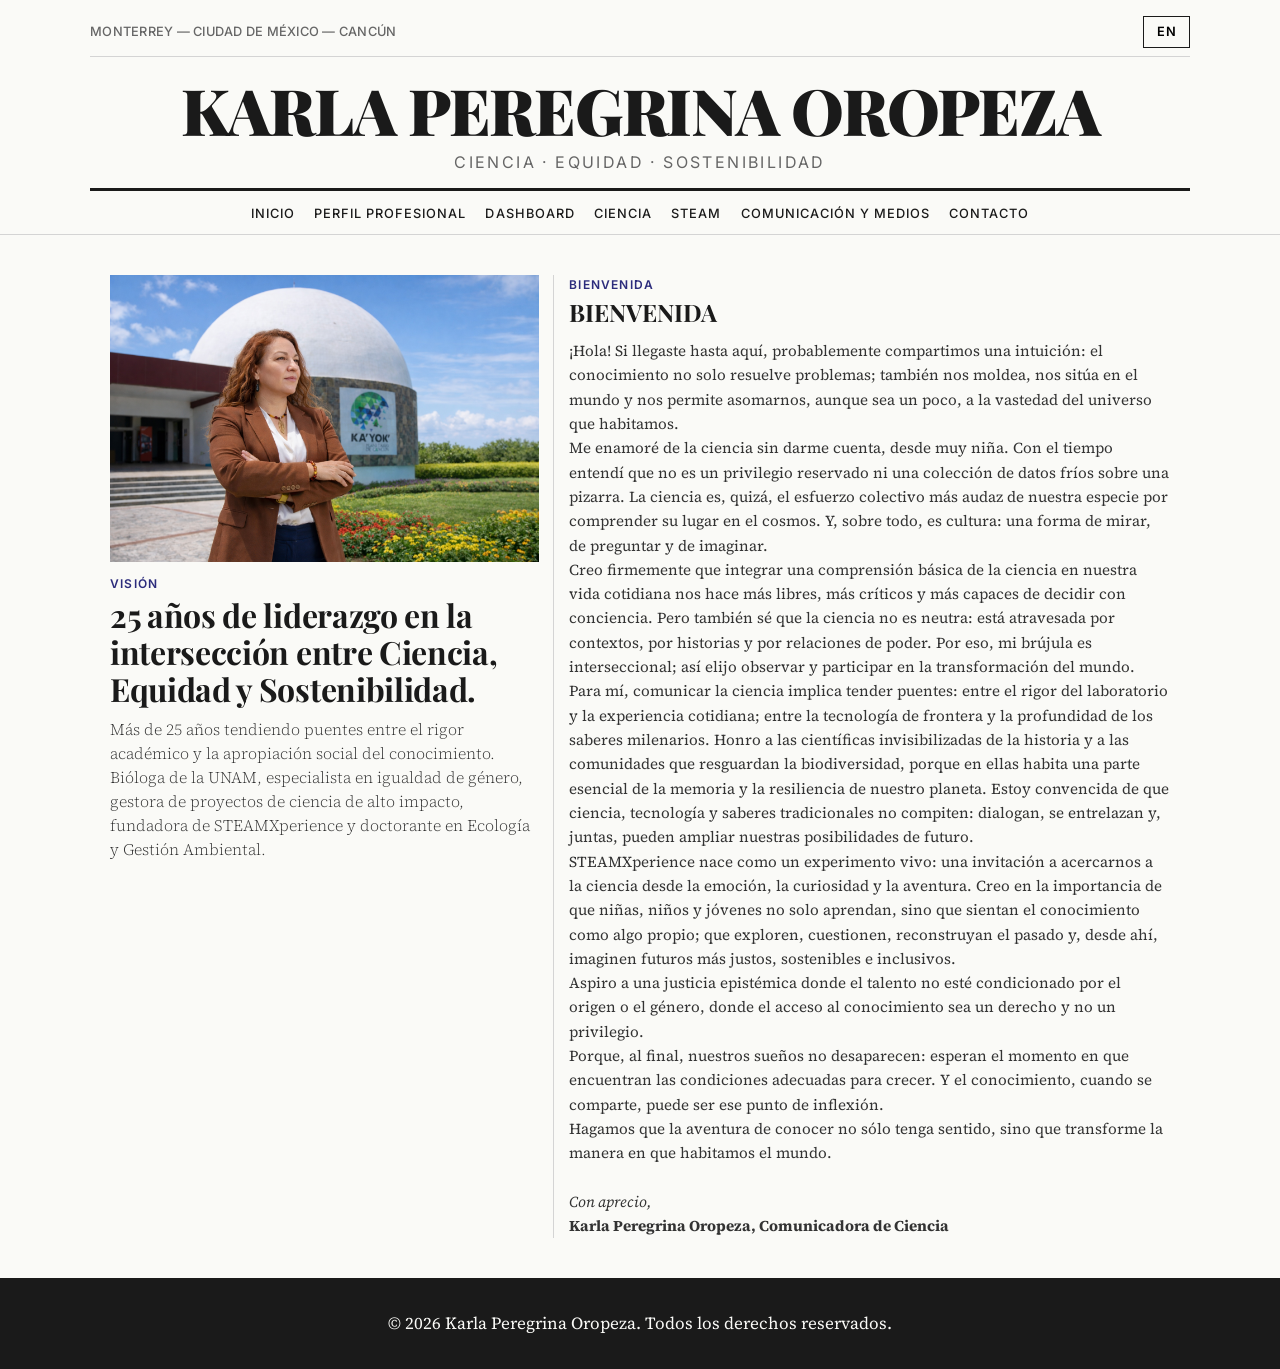
==== bienvenida.html @ 646a1b30 "Crear página bienvenida con foto, encabezado y texto de presentación Co-Authored-By: Claude Sonnet 4" ====
<!DOCTYPE html>
<html lang="es">
<head>
  <meta charset="UTF-8">
  <meta name="viewport" content="width=device-width, initial-scale=1.0">
  <title>Bienvenida — Karla Peregrina Oropeza</title>
  <meta name="description" content="Bienvenida de Karla Peregrina Oropeza: comunicadora de ciencia, bióloga y fundadora de STEAMXperience.">
  <meta name="author" content="Karla Peregrina Oropeza">

  <!-- Stylesheets -->
  <link rel="stylesheet" href="css/reset.css">
  <link rel="stylesheet" href="css/newspaper.css">
  <link rel="stylesheet" href="css/typography.css">
  <link rel="stylesheet" href="css/components.css">
  <link rel="stylesheet" href="css/responsive.css">
</head>
<body>

  <!-- MASTHEAD -->
  <header class="masthead page-wrapper">
    <div class="masthead-top">
      <span class="dateline">Monterrey — Ciudad de México — Cancún</span>
      <button class="lang-toggle" id="langToggle" aria-label="Switch language">EN</button>
    </div>
    <div class="masthead-nameplate">
      <h1 class="masthead-name">Karla Peregrina Oropeza</h1>
    </div>
    <p class="masthead-subtitle">Ciencia · Equidad · Sostenibilidad</p>
  </header>

  <!-- Sticky Nav -->
  <nav class="main-nav" id="mainNav">
    <ul class="nav-list">
      <li><a href="index.html#inicio" class="nav-link">Inicio</a></li>
      <li><a href="index.html#perfil" class="nav-link">Perfil Profesional</a></li>
      <li><a href="index.html#numeralia" class="nav-link">Dashboard</a></li>
      <li><a href="index.html#ciencia" class="nav-link">Ciencia</a></li>
      <li><a href="index.html#steam" class="nav-link">STEAM</a></li>
      <li><a href="index.html#podcasts" class="nav-link">Comunicación y medios</a></li>
      <li><a href="index.html#contacto" class="nav-link">Contacto</a></li>
    </ul>
  </nav>

  <main class="page-wrapper">

    <div class="rf-block">
      <div class="rf-featured">

        <!-- Imagen y encabezado -->
        <div>
          <img src="img/main-note.png" alt="Karla Peregrina Oropeza frente al Planetario Ka'Yok' de Cancún" loading="lazy" style="width:100%; object-fit:cover; display:block; margin-bottom:0.8rem;">
          <span class="kicker">Visión</span>
          <h2 class="section-headline" style="font-size:clamp(1.4rem,2.5vw,2rem);">25 años de liderazgo en la intersección entre Ciencia, Equidad y Sostenibilidad.</h2>
          <p class="standfirst" style="font-size:1rem;">Más de 25 años tendiendo puentes entre el rigor académico y la apropiación social del conocimiento. Bióloga de la UNAM, especialista en igualdad de género, gestora de proyectos de ciencia de alto impacto, fundadora de STEAMXperience y doctorante en Ecología y Gestión Ambiental.</p>
        </div>

        <!-- Texto de bienvenida -->
        <div>
          <span class="kicker">Bienvenida</span>
          <h3 class="column-headline">BIENVENIDA</h3>
          <div class="column-body" style="font-size:0.95rem;">
            <p>¡Hola! Si llegaste hasta aquí, probablemente compartimos una intuición: el conocimiento no solo resuelve problemas; también nos moldea, nos sitúa en el mundo y nos permite asomarnos, aunque sea un poco, a la vastedad del universo que habitamos.</p>
            <p>Me enamoré de la ciencia sin darme cuenta, desde muy niña. Con el tiempo entendí que no es un privilegio reservado ni una colección de datos fríos sobre una pizarra. La ciencia es, quizá, el esfuerzo colectivo más audaz de nuestra especie por comprender su lugar en el cosmos. Y, sobre todo, es cultura: una forma de mirar, de preguntar y de imaginar.</p>
            <p>Creo firmemente que integrar una comprensión básica de la ciencia en nuestra vida cotidiana nos hace más libres, más críticos y más capaces de decidir con conciencia. Pero también sé que la ciencia no es neutra: está atravesada por contextos, por historias y por relaciones de poder. Por eso, mi brújula es interseccional; así elijo observar y participar en la transformación del mundo.</p>
            <p>Para mí, comunicar la ciencia implica tender puentes: entre el rigor del laboratorio y la experiencia cotidiana; entre la tecnología de frontera y la profundidad de los saberes milenarios. Honro a las científicas invisibilizadas de la historia y a las comunidades que resguardan la biodiversidad, porque en ellas habita una parte esencial de la memoria y la resiliencia de nuestro planeta. Estoy convencida de que ciencia, tecnología y saberes tradicionales no compiten: dialogan, se entrelazan y, juntas, pueden ampliar nuestras posibilidades de futuro.</p>
            <p>STEAMXperience nace como un experimento vivo: una invitación a acercarnos a la ciencia desde la emoción, la curiosidad y la aventura. Creo en la importancia de que niñas, niños y jóvenes no solo aprendan, sino que sientan el conocimiento como algo propio; que exploren, cuestionen, reconstruyan el pasado y, desde ahí, imaginen futuros más justos, sostenibles e inclusivos.</p>
            <p>Aspiro a una justicia epistémica donde el talento no esté condicionado por el origen o el género, donde el acceso al conocimiento sea un derecho y no un privilegio.</p>
            <p>Porque, al final, nuestros sueños no desaparecen: esperan el momento en que encuentran las condiciones adecuadas para crecer. Y el conocimiento, cuando se comparte, puede ser ese punto de inflexión.</p>
            <p>Hagamos que la aventura de conocer no sólo tenga sentido, sino que transforme la manera en que habitamos el mundo.</p>
            <p style="margin-top:1.5rem;"><em>Con aprecio,</em><br>
            <strong>Karla Peregrina Oropeza, Comunicadora de Ciencia</strong></p>
          </div>
        </div>

      </div>
    </div>

  </main>

  <!-- Footer -->
  <footer class="footer">
    <div class="page-wrapper">
      <p>&copy; 2026 Karla Peregrina Oropeza. Todos los derechos reservados.</p>
    </div>
  </footer>

  <script src="js/main.js"></script>
</body>
</html>
---- css/newspaper.css ----
/* === NEWSPAPER GRID SYSTEM — Reforma-style === */

:root {
  /* Colors */
  --color-text: #1a1a1a;
  --color-text-light: #333;
  --color-muted: #666;
  --color-rule: #d4d4d4;
  --color-rule-dark: #1a1a1a;
  --color-paper: #fafaf7;
  --color-paper-alt: #f0f0ec;
  --color-accent: #2c2c7c;
  --color-accent-light: #4a4a9a;
  --color-white: #fff;
  --color-green: #4a9a4a;

  /* Spacing — Reforma: 30px col-gap, 45px row-gap */
  --gutter: 30px;
  --row-gap: 40px;
  --section-gap: 0;
  --page-max: 1100px;
  --page-padding: 20px;
}

/* Page wrapper */
.page-wrapper {
  max-width: var(--page-max);
  margin: 0 auto;
  padding: 0 var(--page-padding);
}

/* === MASTHEAD === */
.masthead {
  text-align: center;
  padding: 1rem 0 0;
  border-bottom: 3px solid var(--color-rule-dark);
}

.masthead-top {
  display: flex;
  justify-content: space-between;
  align-items: center;
  padding-bottom: 0.5rem;
  border-bottom: 1px solid var(--color-rule);
  margin-bottom: 0.8rem;
}

.masthead-nameplate {
  padding: 0.3rem 0;
}

.masthead-subtitle {
  padding-bottom: 0.8rem;
}

/* === STICKY NAV === */
.main-nav {
  background: var(--color-paper);
  border-bottom: 1px solid var(--color-rule);
  padding: 0.5rem 0;
  z-index: 100;
  transition: box-shadow 0.3s ease;
}

.main-nav.sticky {
  position: fixed;
  top: 0;
  left: 0;
  right: 0;
  box-shadow: 0 2px 8px rgba(0,0,0,0.08);
}

.main-nav.sticky + * {
  padding-top: 46px;
}

.nav-list {
  display: flex;
  justify-content: center;
  gap: 1.2rem;
  flex-wrap: wrap;
  max-width: var(--page-max);
  margin: 0 auto;
  padding: 0 var(--page-padding);
}

.nav-link {
  color: var(--color-text);
  transition: color 0.2s;
  white-space: nowrap;
}

.nav-link:hover {
  color: var(--color-accent);
}

/* ==========================================================
   REFORMA BLOCKS — The building blocks of the front page
   ========================================================== */

/* --- Block separator (thick horizontal rule between blocks) --- */
.block-sep {
  border: none;
  border-top: 3px solid var(--color-rule-dark);
  margin: 0;
}

.block-sep--thin {
  border-top-width: 1px;
  border-top-color: var(--color-rule);
}

/* --- Block wrapper: each "row" on the page --- */
.rf-block {
  padding: var(--row-gap) 0;
}

/* --- Primera: big image left + stacked stories right --- */
.rf-primera {
  display: grid;
  grid-template-columns: 5fr 7fr;
  column-gap: var(--gutter);
  position: relative;
}

/* Vertical rule between primera columns — on the main column's right edge */
.rf-primera-main {
  position: relative;
}

.rf-primera-main::after {
  content: '';
  position: absolute;
  top: 0;
  right: calc(var(--gutter) / -2);
  width: 1px;
  height: 100%;
  background: var(--color-rule);
}

.rf-primera-main img {
  width: 100%;
  height: auto;
  display: block;
  object-fit: cover;
}

.rf-primera-sidebar {
  display: flex;
  flex-direction: column;
  gap: 0;
}

/* Sidebar story: image left + text right */
.rf-sidebar-story {
  display: grid;
  grid-template-columns: 180px 1fr;
  gap: 1rem;
  padding-bottom: 1.2rem;
  margin-bottom: 1.2rem;
  border-bottom: 1px solid var(--color-rule);
  align-items: start;
}

.rf-sidebar-story:last-child {
  border-bottom: none;
  margin-bottom: 0;
  padding-bottom: 0;
}

.rf-sidebar-story img {
  width: 100%;
  height: 110px;
  object-fit: cover;
  display: block;
}

/* --- Modular row: 3 equal cards with vertical rules --- */
.rf-row-3 {
  display: grid;
  grid-template-columns: repeat(3, 1fr);
  column-gap: var(--gutter);
  position: relative;
}

/* Vertical rules between the 3 columns */
.rf-row-3 > *:not(:last-child) {
  position: relative;
}

.rf-row-3 > *:not(:last-child)::after {
  content: '';
  position: absolute;
  top: 0;
  right: calc(var(--gutter) / -2);
  width: 1px;
  height: 100%;
  background: var(--color-rule);
}

/* --- Modular row: 4 equal cards --- */
.rf-row-4 {
  display: grid;
  grid-template-columns: repeat(4, 1fr);
  column-gap: var(--gutter);
}

.rf-row-4 > *:not(:last-child) {
  position: relative;
}

.rf-row-4 > *:not(:last-child)::after {
  content: '';
  position: absolute;
  top: 0;
  right: calc(var(--gutter) / -2);
  width: 1px;
  height: 100%;
  background: var(--color-rule);
}

/* --- Featured block: 5+7 or 7+5 asymmetric --- */
.rf-featured {
  display: grid;
  grid-template-columns: 5fr 7fr;
  column-gap: var(--gutter);
  position: relative;
}

.rf-featured--reverse {
  grid-template-columns: 7fr 5fr;
}

/* Vertical rule — on the first child's right edge */
.rf-featured > *:first-child {
  position: relative;
}

.rf-featured > *:first-child::after {
  content: '';
  position: absolute;
  top: 0;
  right: calc(var(--gutter) / -2);
  width: 1px;
  height: 100%;
  background: var(--color-rule);
}

/* --- Card: Reforma-style article card --- */
.rf-card img {
  width: 100%;
  height: 180px;
  object-fit: cover;
  display: block;
  margin-bottom: 0.6rem;
}

.rf-card .kicker {
  margin-bottom: 0.2rem;
}

.rf-card .card-headline {
  margin-bottom: 0.3rem;
}

.rf-card .body-text {
  font-size: 0.9rem;
  line-height: 1.5;
  color: var(--color-text-light);
}

/* --- Section label bar (green accent like Reforma) --- */
.rf-section-label {
  background: var(--color-accent);
  color: var(--color-white);
  font-family: var(--font-ui);
  font-size: 0.75rem;
  font-weight: 700;
  text-transform: uppercase;
  letter-spacing: 0.1em;
  padding: 0.35rem 0.8rem;
  display: inline-block;
  margin-bottom: 1rem;
}

/* === LEGACY SUPPORT — keep existing components working === */

.section {
  padding: 0;
  border-bottom: none;
}

.section-header {
  text-align: center;
  margin-bottom: 1.5rem;
  padding-top: var(--row-gap);
}

.section-header .kicker {
  margin-bottom: 0.5rem;
}

.section-rule {
  width: 60px;
  height: 3px;
  background: var(--color-accent);
  margin: 0.8rem auto 0;
}

/* Grid helpers */
.grid-2col {
  display: grid;
  grid-template-columns: 1fr 1fr;
  column-gap: var(--gutter);
  row-gap: var(--gutter);
}

.grid-3col {
  display: grid;
  grid-template-columns: repeat(3, 1fr);
  column-gap: var(--gutter);
  row-gap: var(--gutter);
}

.grid-with-rules > * {
  position: relative;
}

.grid-with-rules > *:not(:last-child)::after {
  content: '';
  position: absolute;
  top: 0;
  right: calc(var(--gutter) / -2);
  width: 1px;
  height: 100%;
  background: var(--color-rule);
}

/* === HORIZONTAL RULES === */
.rule-thin {
  border: none;
  border-top: 1px solid var(--color-rule);
  margin: 1.2rem 0;
}

.rule-thick {
  border: none;
  border-top: 3px solid var(--color-rule-dark);
  margin: 1.2rem 0;
}

/* === LANGUAGE TOGGLE === */
.lang-toggle {
  font-family: var(--font-ui);
  font-size: 0.8rem;
  font-weight: 600;
  background: none;
  border: 1px solid var(--color-text);
  padding: 0.3rem 0.8rem;
  cursor: pointer;
  text-transform: uppercase;
  letter-spacing: 0.05em;
  transition: all 0.2s;
}

.lang-toggle:hover {
  background: var(--color-text);
  color: var(--color-paper);
}

/* === ALT BACKGROUND === */
.section-alt {
  background: var(--color-paper-alt);
  margin-left: calc(var(--page-padding) * -1);
  margin-right: calc(var(--page-padding) * -1);
  padding-left: var(--page-padding);
  padding-right: var(--page-padding);
}

/* === FOOTER === */
.footer {
  background: var(--color-text);
  color: var(--color-paper);
  padding: 2rem 0;
  text-align: center;
}

.footer a {
  color: var(--color-paper);
  text-decoration: underline;
  text-underline-offset: 2px;
}

.footer a:hover {
  color: var(--color-accent-light);
}
---- css/typography.css ----
/* === TYPOGRAPHY === */

/* Google Fonts */
@import url('https://fonts.googleapis.com/css2?family=Playfair+Display:ital,wght@0,400;0,700;0,900;1,400;1,700&family=Source+Serif+4:ital,wght@0,300;0,400;0,600;0,700;1,400&family=Inter:wght@400;500;600;700&display=swap');

:root {
  --font-headline: 'Playfair Display', 'Georgia', serif;
  --font-body: 'Source Serif 4', 'Georgia', serif;
  --font-ui: 'Inter', 'Helvetica Neue', sans-serif;
}

body {
  font-family: var(--font-body);
  font-size: 17px;
  color: var(--color-text);
  background-color: var(--color-paper);
}

/* Headlines */
.masthead-name {
  font-family: var(--font-headline);
  font-weight: 900;
  font-size: clamp(2.5rem, 5vw, 4rem);
  letter-spacing: -0.02em;
  line-height: 1.1;
  text-transform: uppercase;
}

.masthead-subtitle {
  font-family: var(--font-ui);
  font-size: clamp(0.8rem, 1.5vw, 1rem);
  font-weight: 400;
  letter-spacing: 0.15em;
  text-transform: uppercase;
  color: var(--color-muted);
}

h2.section-headline {
  font-family: var(--font-headline);
  font-weight: 700;
  font-size: clamp(1.8rem, 3vw, 2.5rem);
  line-height: 1.15;
  letter-spacing: -0.01em;
  margin-bottom: 0.3em;
}

h3.column-headline {
  font-family: var(--font-headline);
  font-weight: 700;
  font-size: clamp(1.2rem, 2vw, 1.5rem);
  line-height: 1.2;
  margin-bottom: 0.5em;
}

h4.card-headline {
  font-family: var(--font-headline);
  font-weight: 700;
  font-size: 1.15rem;
  line-height: 1.3;
  margin-bottom: 0.3em;
}

/* Kickers */
.kicker {
  font-family: var(--font-ui);
  font-size: 0.75rem;
  font-weight: 600;
  text-transform: uppercase;
  letter-spacing: 0.1em;
  color: var(--color-accent);
  margin-bottom: 0.3em;
  display: block;
}

/* Bylines & datelines */
.dateline,
.byline {
  font-family: var(--font-ui);
  font-size: 0.8rem;
  color: var(--color-muted);
  letter-spacing: 0.02em;
}

.dateline {
  text-transform: uppercase;
  font-weight: 500;
}

/* Standfirst / lead paragraph */
.standfirst {
  font-family: var(--font-body);
  font-size: 1.2rem;
  font-weight: 300;
  line-height: 1.5;
  color: var(--color-text-light);
}

/* Body text */
.body-text {
  font-family: var(--font-body);
  font-size: 1rem;
  line-height: 1.7;
}

.body-text p + p {
  margin-top: 0.8em;
}

/* Pull quotes (for metrics) */
.pull-quote-number {
  font-family: var(--font-headline);
  font-weight: 900;
  font-size: clamp(2.5rem, 4vw, 3.5rem);
  line-height: 1;
  color: var(--color-accent);
}

.pull-quote-label {
  font-family: var(--font-ui);
  font-size: 0.85rem;
  font-weight: 500;
  text-transform: uppercase;
  letter-spacing: 0.05em;
  color: var(--color-muted);
}

/* Nav */
.nav-link {
  font-family: var(--font-ui);
  font-size: 0.8rem;
  font-weight: 500;
  text-transform: uppercase;
  letter-spacing: 0.08em;
}

/* Timeline */
.timeline-year {
  font-family: var(--font-headline);
  font-weight: 700;
  font-size: 1.1rem;
  color: var(--color-accent);
}

.timeline-text {
  font-family: var(--font-body);
  font-size: 0.95rem;
  line-height: 1.5;
}

/* Small caps utility */
.small-caps {
  font-variant: small-caps;
  letter-spacing: 0.05em;
}
---- css/components.css ----
/* === COMPONENTS === */

/* --- Photo Frame (Newspaper-style image + caption) --- */
.photo-frame {
  margin-bottom: 1.5rem;
}

.photo-frame img {
  width: 100%;
  height: auto;
  display: block;
  object-fit: cover;
  border: 1px solid var(--color-rule);
}

.photo-caption {
  font-family: var(--font-body);
  font-size: 0.85rem;
  font-style: italic;
  color: var(--color-text-light);
  padding: 0.5rem 0 0.2rem;
  line-height: 1.4;
  border-bottom: 1px solid var(--color-rule);
}

.photo-credit {
  font-family: var(--font-ui);
  font-size: 0.65rem;
  font-weight: 600;
  text-transform: uppercase;
  letter-spacing: 0.08em;
  color: var(--color-muted);
  margin-top: 0.15rem;
}

/* --- Metric Cards (Pull-Quote Style) --- */
.metric-cards {
  display: grid;
  grid-template-columns: repeat(4, 1fr);
  gap: var(--gutter);
}

.metric-card {
  text-align: center;
  padding: 2rem 1rem;
  border-top: 3px solid var(--color-accent);
  border-bottom: 1px solid var(--color-rule);
  position: relative;
}

.metric-card::before {
  content: '\201C';
  font-family: var(--font-headline);
  font-size: 3rem;
  color: var(--color-rule);
  position: absolute;
  top: 0.2rem;
  left: 0.5rem;
  line-height: 1;
}

/* --- Timeline --- */
.timeline {
  position: relative;
  padding-left: 2.5rem;
  max-width: 800px;
  margin: 0 auto;
}

.timeline::before {
  content: '';
  position: absolute;
  left: 8px;
  top: 0;
  bottom: 0;
  width: 2px;
  background: var(--color-rule);
}

.timeline-item {
  position: relative;
  padding-bottom: 2rem;
  padding-left: 1rem;
}

.timeline-item::before {
  content: '';
  position: absolute;
  left: -2.5rem;
  top: 0.35rem;
  width: 12px;
  height: 12px;
  border-radius: 50%;
  background: var(--color-accent);
  border: 2px solid var(--color-paper);
  box-shadow: 0 0 0 2px var(--color-accent);
  z-index: 1;
}

.timeline-item:last-child {
  padding-bottom: 0;
}

/* --- Press / Media Cards --- */
.press-card {
  padding: 0;
  border: 1px solid var(--color-rule);
  transition: box-shadow 0.2s;
  overflow: hidden;
  display: flex;
  flex-direction: column;
}

.press-card > img {
  width: 100%;
  height: 180px;
  object-fit: cover;
  display: block;
  border-bottom: 1px solid var(--color-rule);
}

.press-card-body {
  padding: 1.2rem;
}

.press-card:hover {
  box-shadow: 0 2px 12px rgba(0,0,0,0.08);
}

.press-card .kicker {
  font-size: 0.7rem;
}

.press-card .card-headline {
  margin-bottom: 0.4em;
}

.press-card .body-text {
  font-size: 0.9rem;
  line-height: 1.5;
  color: var(--color-text-light);
}

/* Press link — works both inside .press-card and standalone */
a.press-link,
.press-card a.press-link {
  display: inline-block;
  margin-top: 0.6rem;
  font-family: var(--font-ui);
  font-size: 0.8rem;
  font-weight: 600;
  color: var(--color-accent);
  text-decoration: underline;
  text-underline-offset: 2px;
}

a.press-link:hover,
.press-card a.press-link:hover {
  color: var(--color-accent-light);
}

/* --- Logo Bar --- */
.logo-bar {
  display: flex;
  justify-content: center;
  align-items: center;
  gap: 2.5rem;
  flex-wrap: wrap;
  padding: 1.5rem 0;
  border-top: 1px solid var(--color-rule);
  border-bottom: 1px solid var(--color-rule);
  margin-bottom: 2rem;
}

.logo-bar img {
  height: 36px;
  filter: grayscale(100%);
  opacity: 0.6;
  transition: opacity 0.3s, filter 0.3s;
}

.logo-bar img:hover {
  filter: grayscale(0%);
  opacity: 1;
}

.logo-bar .logo-text {
  font-family: var(--font-ui);
  font-size: 0.85rem;
  font-weight: 700;
  text-transform: uppercase;
  letter-spacing: 0.1em;
  color: var(--color-muted);
  opacity: 0.6;
  transition: opacity 0.3s;
}

.logo-bar .logo-text:hover {
  opacity: 1;
}

/* --- Video Embed --- */
.video-container {
  position: relative;
  width: 100%;
  padding-bottom: 56.25%;
  background: #000;
  cursor: pointer;
  overflow: hidden;
  border: 1px solid var(--color-rule);
}

.video-container img {
  position: absolute;
  top: 0;
  left: 0;
  width: 100%;
  height: 100%;
  object-fit: cover;
}

.video-container .play-btn {
  position: absolute;
  top: 50%;
  left: 50%;
  transform: translate(-50%, -50%);
  width: 68px;
  height: 48px;
  background: rgba(0,0,0,0.75);
  border-radius: 10px;
  display: flex;
  align-items: center;
  justify-content: center;
  transition: background 0.3s;
}

.video-container:hover .play-btn {
  background: rgba(44, 44, 124, 0.9);
}

.play-btn::after {
  content: '';
  display: block;
  width: 0;
  height: 0;
  border-style: solid;
  border-width: 10px 0 10px 18px;
  border-color: transparent transparent transparent #fff;
  margin-left: 3px;
}

.video-container iframe {
  position: absolute;
  top: 0;
  left: 0;
  width: 100%;
  height: 100%;
  border: none;
}

/* --- Book / Publication Cards --- */
.book-card {
  padding: 1.5rem;
  border-left: 3px solid var(--color-accent);
  background: var(--color-paper-alt);
  margin-bottom: 1.2rem;
  overflow: hidden; /* clearfix for floated images */
}

.book-card::after {
  content: '';
  display: table;
  clear: both;
}

.book-card > img {
  float: left;
  width: 90px;
  height: 128px;
  object-fit: cover;
  margin: 0 1rem 0.5rem 0;
  border: 1px solid var(--color-rule);
}

.book-card .card-headline {
  font-style: italic;
}

.book-isbn {
  font-family: var(--font-ui);
  font-size: 0.75rem;
  color: var(--color-muted);
  margin-top: 0.3rem;
}

/* --- Education / Degree Cards --- */
.degree-card {
  padding: 1.2rem 1.5rem;
  border-bottom: 1px solid var(--color-rule);
}

.degree-card:last-child {
  border-bottom: none;
}

.degree-status {
  display: inline-block;
  font-family: var(--font-ui);
  font-size: 0.7rem;
  font-weight: 600;
  text-transform: uppercase;
  letter-spacing: 0.08em;
  padding: 0.15rem 0.5rem;
  border: 1px solid var(--color-accent);
  color: var(--color-accent);
  margin-left: 0.5rem;
}

/* --- Contact Section --- */
.contact-grid {
  display: grid;
  grid-template-columns: repeat(3, 1fr);
  gap: var(--gutter);
  text-align: center;
}

.contact-item {
  padding: 1.5rem;
}

.contact-item a {
  color: var(--color-accent);
  text-decoration: underline;
  text-underline-offset: 2px;
  font-family: var(--font-ui);
  word-break: break-all;
}

.contact-item a:hover {
  color: var(--color-accent-light);
}

.contact-icon {
  font-size: 1.5rem;
  margin-bottom: 0.5rem;
  color: var(--color-accent);
}

/* --- Column Body Content --- */
.column-body {
  font-family: var(--font-body);
  font-size: 0.95rem;
  line-height: 1.6;
  color: var(--color-text-light);
}

.column-body ul {
  padding-left: 1em;
}

.column-body li {
  position: relative;
  padding-left: 0.8em;
  margin-bottom: 0.4em;
}

.column-body li::before {
  content: '\2022';
  position: absolute;
  left: 0;
  color: var(--color-accent);
}

/* --- Feature Article (STEAMXperience) --- */
.feature-article {
  max-width: 750px;
  margin: 0 auto;
}

.feature-article .standfirst {
  font-size: 1.15rem;
  border-left: 3px solid var(--color-accent);
  padding-left: 1rem;
  margin-bottom: 1.5rem;
}

.feature-article .body-text {
  columns: 2;
  column-gap: calc(var(--gutter) * 2);
  column-rule: 1px solid var(--color-rule);
}

/* --- Languages tag --- */
.lang-tags {
  display: flex;
  gap: 0.5rem;
  margin-top: 0.5rem;
}

.lang-tag {
  font-family: var(--font-ui);
  font-size: 0.75rem;
  font-weight: 500;
  padding: 0.2rem 0.6rem;
  border: 1px solid var(--color-rule);
  background: var(--color-paper-alt);
}
---- css/responsive.css ----
/* === RESPONSIVE — Reforma-style breakpoints === */

/* Tablet: ≤768px — vertical rules disappear, blocks stack */
@media (max-width: 768px) {
  :root {
    --gutter: 20px;
    --row-gap: 30px;
    --page-padding: 16px;
  }

  /* Primera → stack vertically */
  .rf-primera {
    grid-template-columns: 1fr;
  }

  .rf-primera-main::after {
    display: none;
  }

  /* Sidebar stories: keep horizontal layout but smaller images */
  .rf-sidebar-story {
    grid-template-columns: 130px 1fr;
  }

  /* Featured blocks → stack */
  .rf-featured,
  .rf-featured--reverse {
    grid-template-columns: 1fr;
  }

  .rf-featured > *:first-child::after {
    display: none;
  }

  /* Row of 3 → 2 + 1 */
  .rf-row-3 {
    grid-template-columns: 1fr 1fr;
  }

  .rf-row-3 > *:nth-child(2)::after {
    display: none;
  }

  .rf-row-3 > *:last-child {
    grid-column: 1 / -1;
  }

  /* Row of 4 → 2x2 */
  .rf-row-4 {
    grid-template-columns: 1fr 1fr;
  }

  .rf-row-4 > *:nth-child(2n)::after {
    display: none;
  }

  /* Remove vertical rules */
  .rf-row-3 > *:not(:last-child)::after,
  .rf-row-4 > *:not(:last-child)::after,
  .grid-with-rules > *::after {
    display: none !important;
  }

  /* Metrics → 2x2 */
  .metric-cards {
    grid-template-columns: 1fr 1fr;
  }

  /* Contact → 1 col */
  .contact-grid {
    grid-template-columns: 1fr;
  }

  /* Nav scrollable */
  .nav-list {
    flex-wrap: nowrap;
    overflow-x: auto;
    justify-content: flex-start;
    gap: 1.2rem;
    padding-bottom: 0.3rem;
    -webkit-overflow-scrolling: touch;
    scrollbar-width: none;
  }

  .nav-list::-webkit-scrollbar {
    display: none;
  }

  /* Book cards: unstack images */
  .book-card > img,
  [style*="float:left"] {
    float: none !important;
    width: 100% !important;
    height: 160px !important;
    margin: 0 0 1rem 0 !important;
  }

  /* Logo bar */
  .logo-bar {
    gap: 1.5rem;
  }
}

/* Mobile: ≤480px — everything single column */
@media (max-width: 480px) {
  :root {
    --page-padding: 12px;
    --gutter: 16px;
    --row-gap: 24px;
  }

  body {
    font-size: 16px;
  }

  /* All grids → single column */
  .rf-primera,
  .rf-featured,
  .rf-featured--reverse,
  .rf-row-3,
  .rf-row-4,
  .grid-2col,
  .grid-3col {
    grid-template-columns: 1fr;
  }

  .rf-row-3 > *:last-child {
    grid-column: auto;
  }

  /* Sidebar stories → stack vertically */
  .rf-sidebar-story {
    grid-template-columns: 1fr;
  }

  .rf-sidebar-story img {
    height: 160px;
  }

  /* Metrics → single column */
  .metric-cards {
    grid-template-columns: 1fr;
  }

  .metric-card {
    padding: 1.2rem 0.8rem;
  }

  /* Masthead */
  .masthead-top {
    flex-direction: column;
    gap: 0.5rem;
    text-align: center;
  }

  /* Timeline */
  .timeline {
    padding-left: 2rem;
  }

  .timeline-item {
    padding-left: 0.5rem;
  }

  /* rf-card images */
  .rf-card img {
    height: 160px;
  }

  /* Logo bar */
  .logo-bar {
    gap: 1rem;
  }
}

/* Print */
@media print {
  .main-nav,
  .lang-toggle,
  .video-container,
  .logo-bar {
    display: none;
  }

  body {
    font-size: 11pt;
    color: #000;
    background: #fff;
  }

  .rf-block {
    page-break-inside: avoid;
  }
}
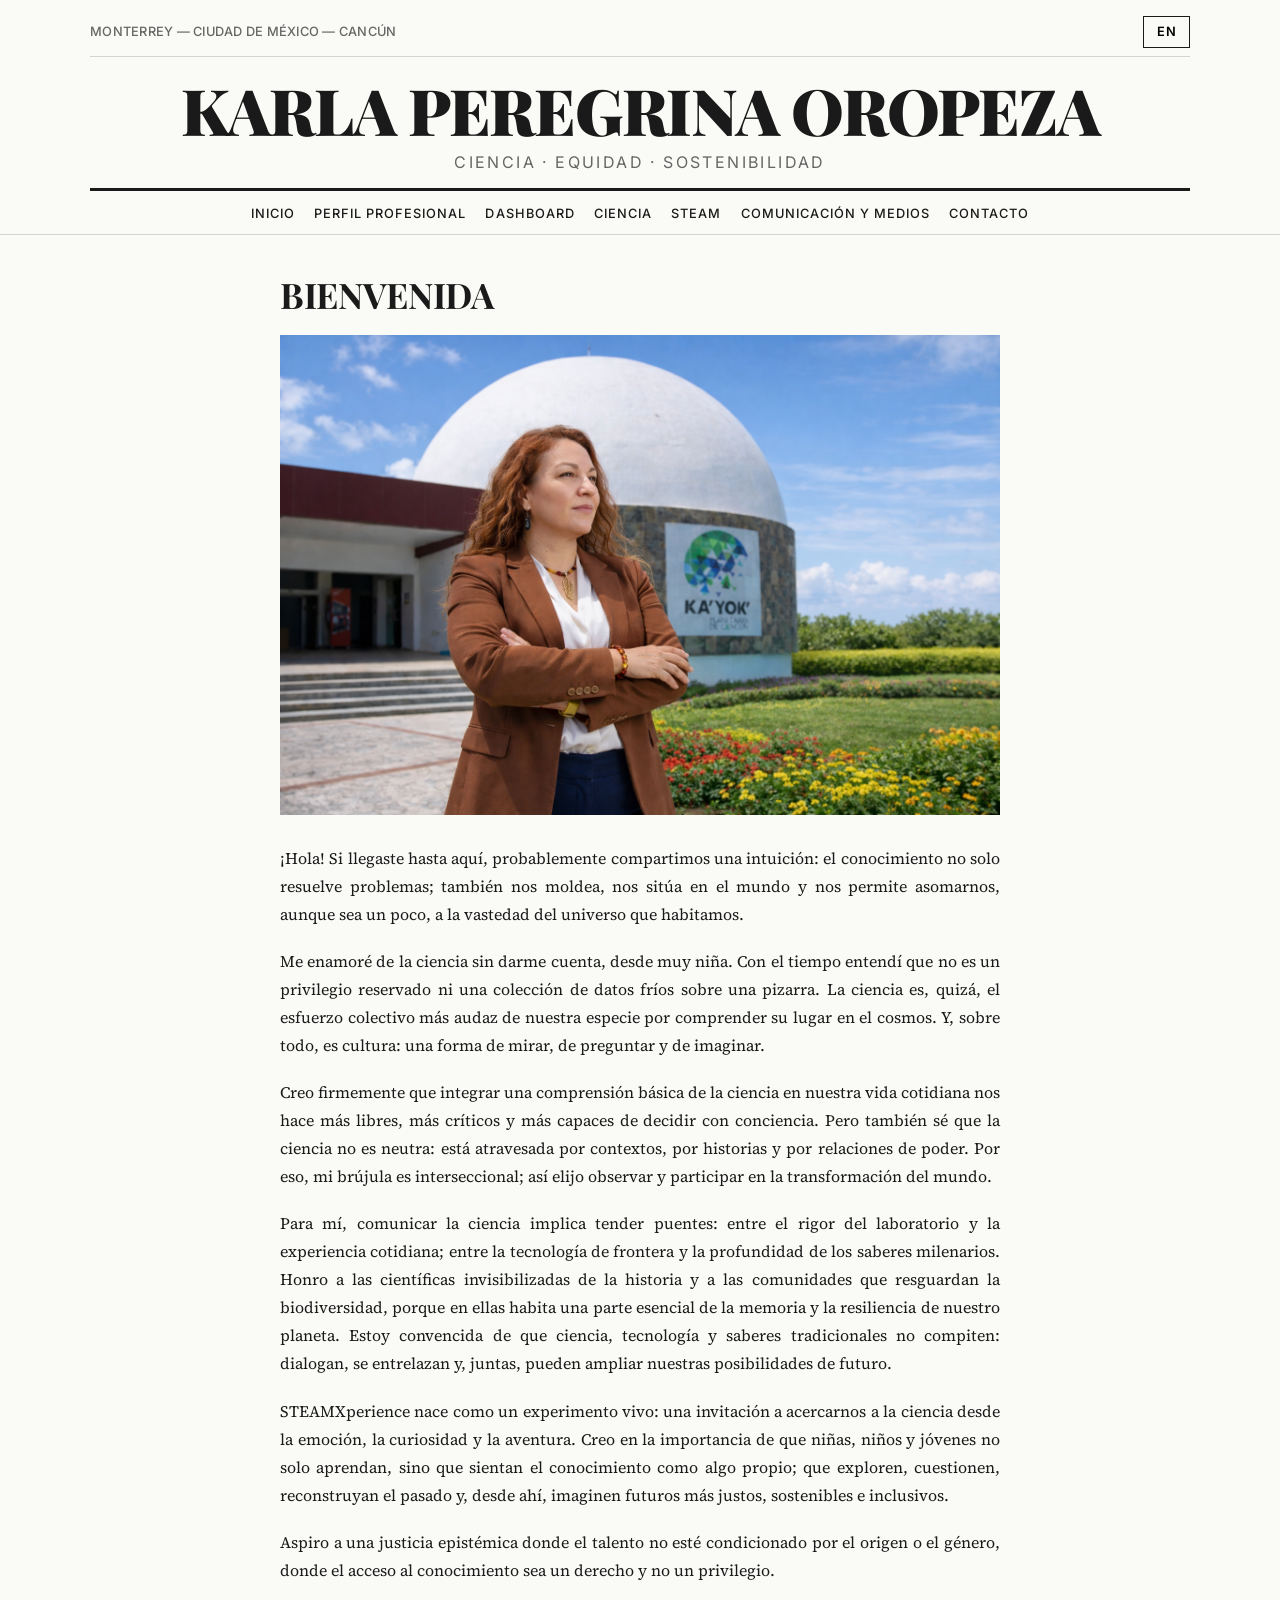
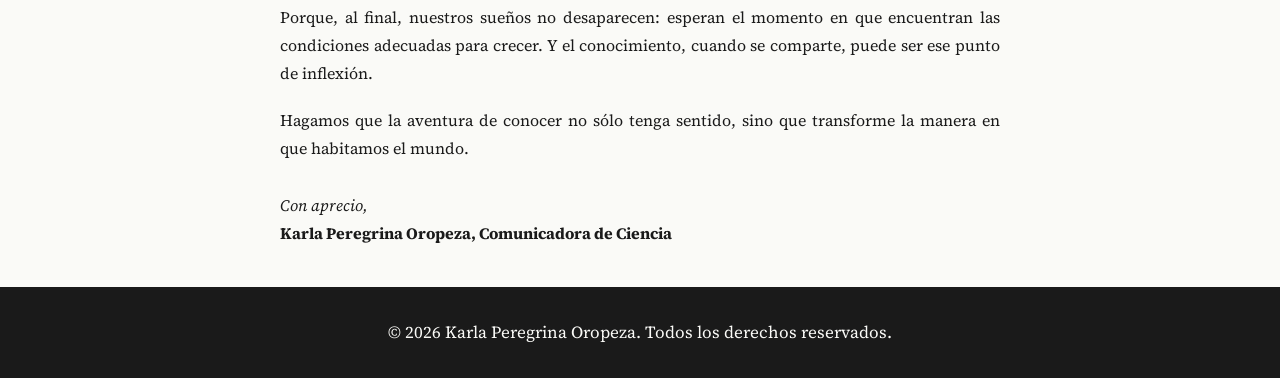
==== commit ea9b05dc: "Rediseñar página bienvenida: layout de una columna, texto justificado Co-Authored-By: Claude Sonnet " ====
--- a/bienvenida.html
+++ b/bienvenida.html
@@ -43,36 +43,25 @@
 
   <main class="page-wrapper">
 
-    <div class="rf-block">
-      <div class="rf-featured">
+    <div class="rf-block" style="max-width: 720px; margin-left: auto; margin-right: auto;">
 
-        <!-- Imagen y encabezado -->
-        <div>
-          <img src="img/main-note.png" alt="Karla Peregrina Oropeza frente al Planetario Ka'Yok' de Cancún" loading="lazy" style="width:100%; object-fit:cover; display:block; margin-bottom:0.8rem;">
-          <span class="kicker">Visión</span>
-          <h2 class="section-headline" style="font-size:clamp(1.4rem,2.5vw,2rem);">25 años de liderazgo en la intersección entre Ciencia, Equidad y Sostenibilidad.</h2>
-          <p class="standfirst" style="font-size:1rem;">Más de 25 años tendiendo puentes entre el rigor académico y la apropiación social del conocimiento. Bióloga de la UNAM, especialista en igualdad de género, gestora de proyectos de ciencia de alto impacto, fundadora de STEAMXperience y doctorante en Ecología y Gestión Ambiental.</p>
-        </div>
+      <h2 class="section-headline" style="font-size:clamp(1.6rem,3vw,2.2rem); margin-bottom: 1.2rem;">BIENVENIDA</h2>
 
-        <!-- Texto de bienvenida -->
-        <div>
-          <span class="kicker">Bienvenida</span>
-          <h3 class="column-headline">BIENVENIDA</h3>
-          <div class="column-body" style="font-size:0.95rem;">
-            <p>¡Hola! Si llegaste hasta aquí, probablemente compartimos una intuición: el conocimiento no solo resuelve problemas; también nos moldea, nos sitúa en el mundo y nos permite asomarnos, aunque sea un poco, a la vastedad del universo que habitamos.</p>
-            <p>Me enamoré de la ciencia sin darme cuenta, desde muy niña. Con el tiempo entendí que no es un privilegio reservado ni una colección de datos fríos sobre una pizarra. La ciencia es, quizá, el esfuerzo colectivo más audaz de nuestra especie por comprender su lugar en el cosmos. Y, sobre todo, es cultura: una forma de mirar, de preguntar y de imaginar.</p>
-            <p>Creo firmemente que integrar una comprensión básica de la ciencia en nuestra vida cotidiana nos hace más libres, más críticos y más capaces de decidir con conciencia. Pero también sé que la ciencia no es neutra: está atravesada por contextos, por historias y por relaciones de poder. Por eso, mi brújula es interseccional; así elijo observar y participar en la transformación del mundo.</p>
-            <p>Para mí, comunicar la ciencia implica tender puentes: entre el rigor del laboratorio y la experiencia cotidiana; entre la tecnología de frontera y la profundidad de los saberes milenarios. Honro a las científicas invisibilizadas de la historia y a las comunidades que resguardan la biodiversidad, porque en ellas habita una parte esencial de la memoria y la resiliencia de nuestro planeta. Estoy convencida de que ciencia, tecnología y saberes tradicionales no compiten: dialogan, se entrelazan y, juntas, pueden ampliar nuestras posibilidades de futuro.</p>
-            <p>STEAMXperience nace como un experimento vivo: una invitación a acercarnos a la ciencia desde la emoción, la curiosidad y la aventura. Creo en la importancia de que niñas, niños y jóvenes no solo aprendan, sino que sientan el conocimiento como algo propio; que exploren, cuestionen, reconstruyan el pasado y, desde ahí, imaginen futuros más justos, sostenibles e inclusivos.</p>
-            <p>Aspiro a una justicia epistémica donde el talento no esté condicionado por el origen o el género, donde el acceso al conocimiento sea un derecho y no un privilegio.</p>
-            <p>Porque, al final, nuestros sueños no desaparecen: esperan el momento en que encuentran las condiciones adecuadas para crecer. Y el conocimiento, cuando se comparte, puede ser ese punto de inflexión.</p>
-            <p>Hagamos que la aventura de conocer no sólo tenga sentido, sino que transforme la manera en que habitamos el mundo.</p>
-            <p style="margin-top:1.5rem;"><em>Con aprecio,</em><br>
-            <strong>Karla Peregrina Oropeza, Comunicadora de Ciencia</strong></p>
-          </div>
-        </div>
+      <img src="img/main-note.png" alt="Karla Peregrina Oropeza frente al Planetario Ka'Yok' de Cancún" loading="lazy" style="width:100%; object-fit:cover; object-position:top; display:block; margin-bottom:1.8rem;">
 
+      <div style="font-size:1rem; line-height:1.75; text-align:justify;">
+        <p style="margin-bottom:1.2rem;">¡Hola! Si llegaste hasta aquí, probablemente compartimos una intuición: el conocimiento no solo resuelve problemas; también nos moldea, nos sitúa en el mundo y nos permite asomarnos, aunque sea un poco, a la vastedad del universo que habitamos.</p>
+        <p style="margin-bottom:1.2rem;">Me enamoré de la ciencia sin darme cuenta, desde muy niña. Con el tiempo entendí que no es un privilegio reservado ni una colección de datos fríos sobre una pizarra. La ciencia es, quizá, el esfuerzo colectivo más audaz de nuestra especie por comprender su lugar en el cosmos. Y, sobre todo, es cultura: una forma de mirar, de preguntar y de imaginar.</p>
+        <p style="margin-bottom:1.2rem;">Creo firmemente que integrar una comprensión básica de la ciencia en nuestra vida cotidiana nos hace más libres, más críticos y más capaces de decidir con conciencia. Pero también sé que la ciencia no es neutra: está atravesada por contextos, por historias y por relaciones de poder. Por eso, mi brújula es interseccional; así elijo observar y participar en la transformación del mundo.</p>
+        <p style="margin-bottom:1.2rem;">Para mí, comunicar la ciencia implica tender puentes: entre el rigor del laboratorio y la experiencia cotidiana; entre la tecnología de frontera y la profundidad de los saberes milenarios. Honro a las científicas invisibilizadas de la historia y a las comunidades que resguardan la biodiversidad, porque en ellas habita una parte esencial de la memoria y la resiliencia de nuestro planeta. Estoy convencida de que ciencia, tecnología y saberes tradicionales no compiten: dialogan, se entrelazan y, juntas, pueden ampliar nuestras posibilidades de futuro.</p>
+        <p style="margin-bottom:1.2rem;">STEAMXperience nace como un experimento vivo: una invitación a acercarnos a la ciencia desde la emoción, la curiosidad y la aventura. Creo en la importancia de que niñas, niños y jóvenes no solo aprendan, sino que sientan el conocimiento como algo propio; que exploren, cuestionen, reconstruyan el pasado y, desde ahí, imaginen futuros más justos, sostenibles e inclusivos.</p>
+        <p style="margin-bottom:1.2rem;">Aspiro a una justicia epistémica donde el talento no esté condicionado por el origen o el género, donde el acceso al conocimiento sea un derecho y no un privilegio.</p>
+        <p style="margin-bottom:1.2rem;">Porque, al final, nuestros sueños no desaparecen: esperan el momento en que encuentran las condiciones adecuadas para crecer. Y el conocimiento, cuando se comparte, puede ser ese punto de inflexión.</p>
+        <p style="margin-bottom:1.8rem;">Hagamos que la aventura de conocer no sólo tenga sentido, sino que transforme la manera en que habitamos el mundo.</p>
+        <p><em>Con aprecio,</em><br>
+        <strong>Karla Peregrina Oropeza, Comunicadora de Ciencia</strong></p>
       </div>
+
     </div>
 
   </main>
--- a/css/newspaper.css
+++ b/css/newspaper.css
@@ -168,10 +168,15 @@
   padding-bottom: 0;
 }
 
+.rf-sidebar-story a {
+  display: block;
+}
+
 .rf-sidebar-story img {
   width: 100%;
   height: 110px;
   object-fit: cover;
+  object-position: top;
   display: block;
 }
 
@@ -247,12 +252,17 @@
 }
 
 /* --- Card: Reforma-style article card --- */
+.rf-card a:has(> img) {
+  display: block;
+  margin-bottom: 0.6rem;
+}
+
 .rf-card img {
   width: 100%;
   height: 180px;
   object-fit: cover;
+  object-position: top;
   display: block;
-  margin-bottom: 0.6rem;
 }
 
 .rf-card .kicker {
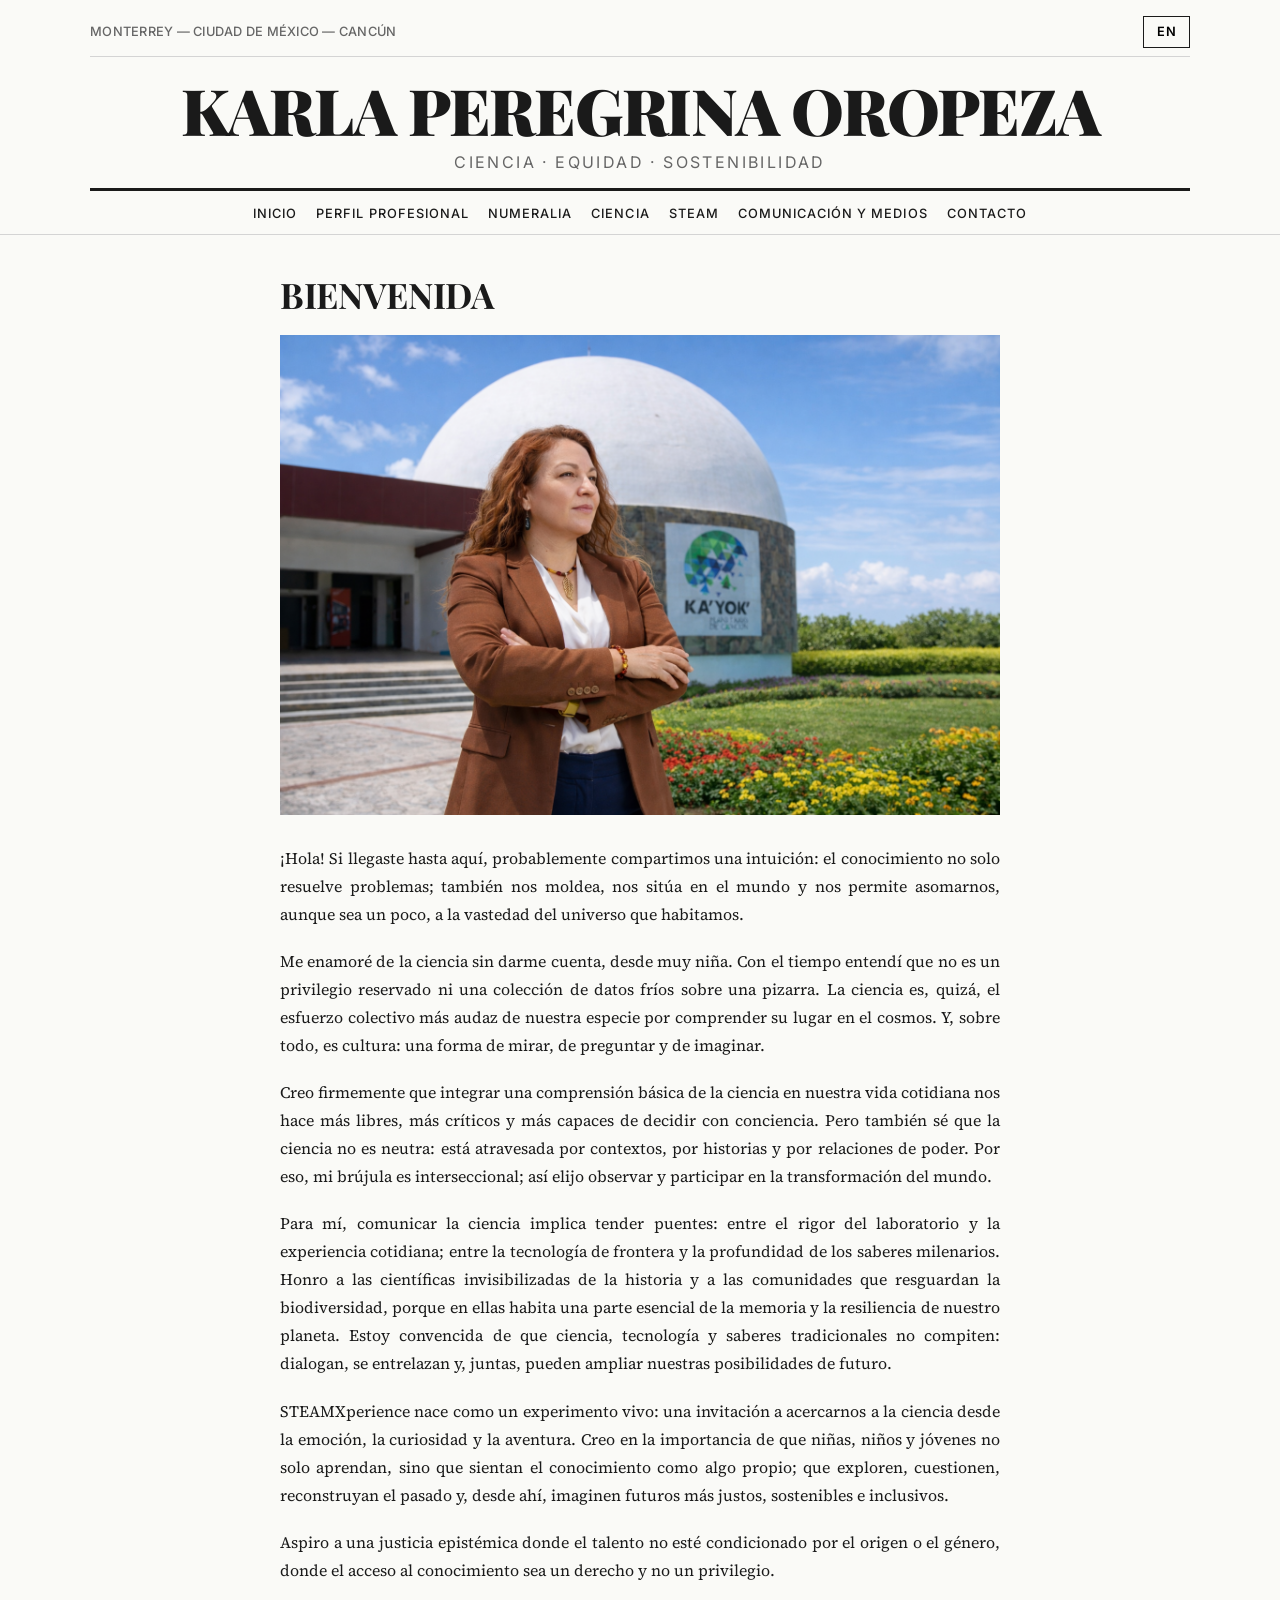
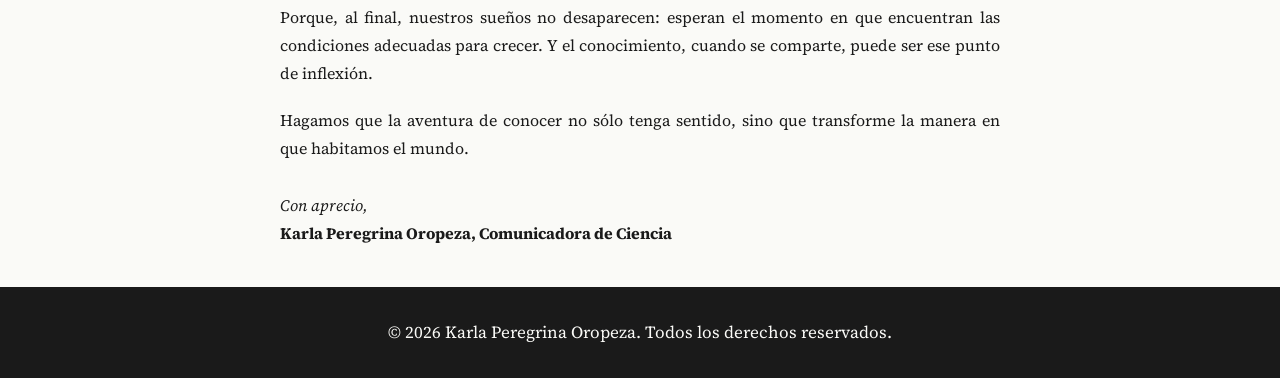
==== commit 3d134967: "Cambiar Dashboard por Numeralia Co-Authored-By: Claude Sonnet 4.6 <noreply@anthropic.com>" ====
--- a/bienvenida.html
+++ b/bienvenida.html
@@ -33,7 +33,7 @@
     <ul class="nav-list">
       <li><a href="index.html#inicio" class="nav-link">Inicio</a></li>
       <li><a href="index.html#perfil" class="nav-link">Perfil Profesional</a></li>
-      <li><a href="index.html#numeralia" class="nav-link">Dashboard</a></li>
+      <li><a href="index.html#numeralia" class="nav-link">Numeralia</a></li>
       <li><a href="index.html#ciencia" class="nav-link">Ciencia</a></li>
       <li><a href="index.html#steam" class="nav-link">STEAM</a></li>
       <li><a href="index.html#podcasts" class="nav-link">Comunicación y medios</a></li>
